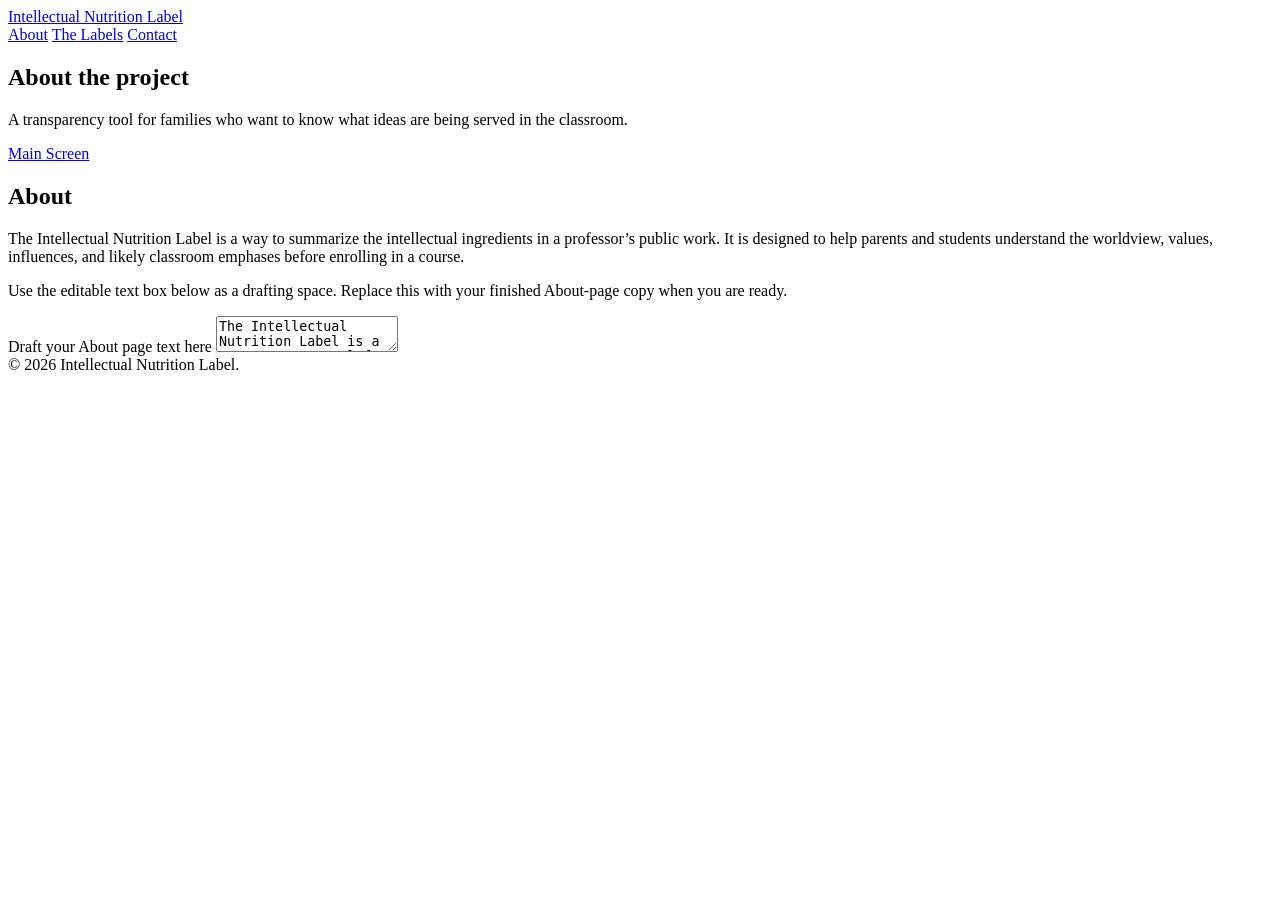
==== about.html @ 0475e6a9 "Add files via upload" ====
<!doctype html>
<html lang="en">
<head>
  <meta charset="utf-8" />
  <meta name="viewport" content="width=device-width, initial-scale=1" />
  <title>About | Intellectual Nutrition Label</title>
  <meta name="description" content="About the Intellectual Nutrition Label project." />
  <link rel="stylesheet" href="assets/styles.css" />
</head>
<body>
  <header class="site-header">
    <a class="brand" href="index.html">Intellectual Nutrition Label</a>
    <nav class="main-nav" aria-label="Main navigation">
      <a class="active" href="about.html">About</a>
      <a href="labels.html">The Labels</a>
      <a href="contact.html">Contact</a>
    </nav>
  </header>

  <main>
    <section class="page-hero">
      <div>
        <h1>About the project</h1>
        <p>A transparency tool for families who want to know what ideas are being served in the classroom.</p>
        <a class="button main-screen-button" href="index.html">Main Screen</a>
      </div>
    </section>

    <section class="section narrow">
      <h2>About</h2>
      <p>The Intellectual Nutrition Label is a way to summarize the intellectual ingredients in a professor’s public work. It is designed to help parents and students understand the worldview, values, influences, and likely classroom emphases before enrolling in a course.</p>
      <p>Use the editable text box below as a drafting space. Replace this with your finished About-page copy when you are ready.</p>

      <div class="editor-card">
        <label class="editor-label" for="aboutText">Draft your About page text here</label>
        <textarea class="textbox" id="aboutText">The Intellectual Nutrition Label is a transparency tool for parents and students. It evaluates publicly available information such as university pages, CVs, published articles, books, podcasts, syllabi, and lectures. The goal is not to smear professors, but to make the intellectual contents of a class easier to understand before families pay tuition.</textarea>
      </div>
    </section>
  </main>

  <footer class="footer">© <span id="year"></span> Intellectual Nutrition Label.</footer>
  <script>document.getElementById('year').textContent = new Date().getFullYear();</script>
</body>
</html>
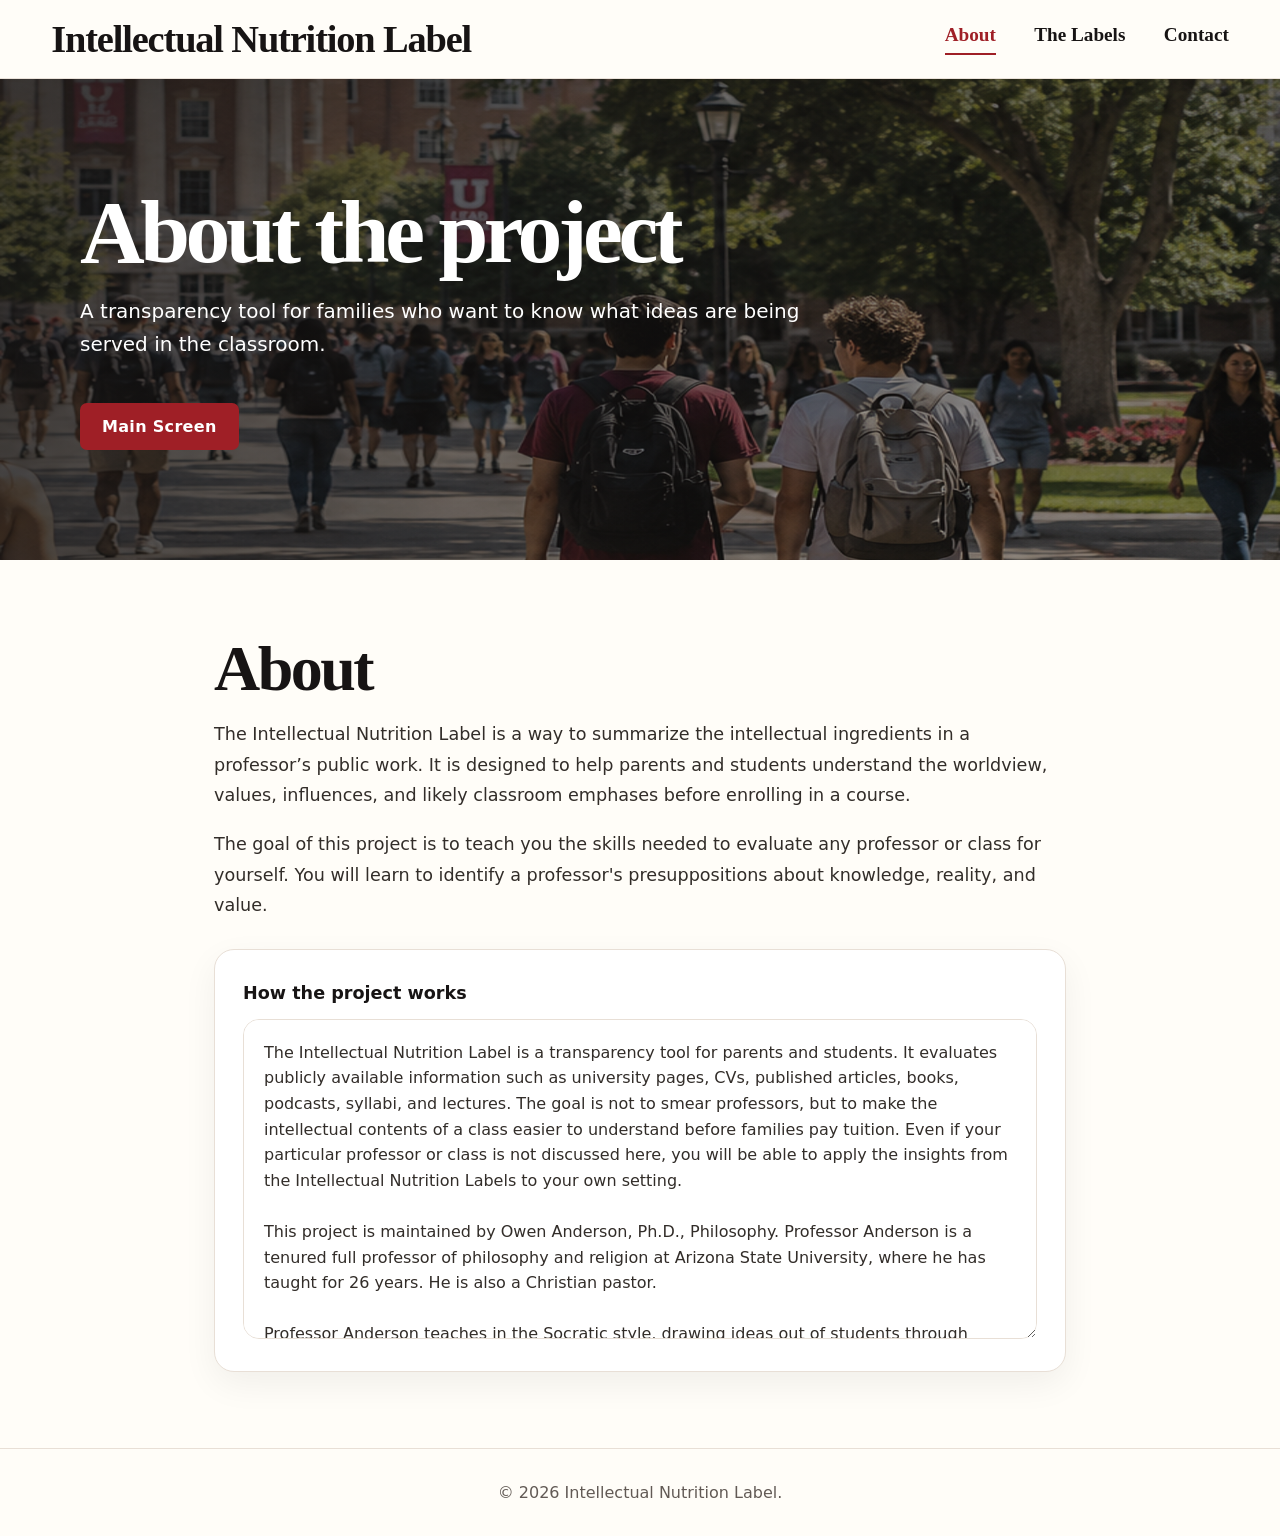
==== commit d8663773: "Add files via upload" ====
--- a/about.html
+++ b/about.html
@@ -29,11 +29,20 @@
     <section class="section narrow">
       <h2>About</h2>
       <p>The Intellectual Nutrition Label is a way to summarize the intellectual ingredients in a professor’s public work. It is designed to help parents and students understand the worldview, values, influences, and likely classroom emphases before enrolling in a course.</p>
-      <p>Use the editable text box below as a drafting space. Replace this with your finished About-page copy when you are ready.</p>
+      <p>The goal of this project is to teach you the skills needed to evaluate any professor or class for yourself.  You will learn to identify a professor's presuppositions about knowledge, reality, and value.</p>
 
       <div class="editor-card">
-        <label class="editor-label" for="aboutText">Draft your About page text here</label>
-        <textarea class="textbox" id="aboutText">The Intellectual Nutrition Label is a transparency tool for parents and students. It evaluates publicly available information such as university pages, CVs, published articles, books, podcasts, syllabi, and lectures. The goal is not to smear professors, but to make the intellectual contents of a class easier to understand before families pay tuition.</textarea>
+        <label class="editor-label" for="aboutText">How the project works</label>
+        <textarea class="textbox" id="aboutText">The Intellectual Nutrition Label is a transparency tool for parents and students. It evaluates publicly available information such as university pages, CVs, published articles, books, podcasts, syllabi, and lectures. The goal is not to smear professors, but to make the intellectual contents of a class easier to understand before families pay tuition. Even if your particular professor or class is not discussed here, you will be able to apply the insights from the Intellectual Nutrition Labels to your own setting.
+
+This project is maintained by Owen Anderson, Ph.D., Philosophy. Professor Anderson is a tenured full professor of philosophy and religion at Arizona State University, where he has taught for 26 years. He is also a Christian pastor.
+
+Professor Anderson teaches in the Socratic style, drawing ideas out of students through discussion. He believes that creation reveals God to all persons and that the Bible teaches the means of redemption through Christ. He believes that government has a limited purpose in human life and that a healthy society must have healthy families, churches, businesses, and schools in addition to government.
+
+His published research includes books with Cambridge University Press about the natural moral law that is written on the human heart and the clarity of God's existence.
+
+You can contact him through his Substack page at https://substack.com/@drowenanderson
+   </textarea>
       </div>
     </section>
   </main>
--- a/assets/styles.css
+++ b/assets/styles.css
@@ -0,0 +1,220 @@
+:root {
+  --maroon: #9f1f26;
+  --maroon-dark: #75141a;
+  --ink: #171414;
+  --paper: #fffdf8;
+  --cream: #f7f2e9;
+  --muted: #625a55;
+  --line: #e8dfd6;
+  --gold: #b39249;
+}
+* { box-sizing: border-box; }
+html { scroll-behavior: smooth; }
+body {
+  margin: 0;
+  font-family: Georgia, 'Times New Roman', serif;
+  color: var(--ink);
+  background: var(--paper);
+}
+a { color: inherit; }
+.site-header {
+  position: sticky;
+  top: 0;
+  z-index: 10;
+  display: flex;
+  justify-content: space-between;
+  align-items: center;
+  gap: 24px;
+  padding: 20px clamp(20px, 4vw, 72px);
+  background: rgba(255,253,248,.94);
+  backdrop-filter: blur(10px);
+  border-bottom: 1px solid rgba(232,223,214,.9);
+}
+.brand {
+  font-size: clamp(1.6rem, 3vw, 3rem);
+  line-height: 1;
+  font-weight: 700;
+  text-decoration: none;
+  letter-spacing: -.03em;
+}
+.main-nav {
+  display: flex;
+  gap: clamp(18px, 3vw, 44px);
+  align-items: center;
+  font-size: clamp(1rem, 1.5vw, 1.35rem);
+  font-weight: 700;
+}
+.main-nav a {
+  text-decoration: none;
+  padding-bottom: 7px;
+  border-bottom: 2px solid transparent;
+}
+.main-nav a:hover,
+.main-nav a.active { color: var(--maroon); border-bottom-color: var(--maroon); }
+.hero {
+  position: relative;
+  min-height: 76vh;
+  display: grid;
+  align-items: center;
+  overflow: hidden;
+  background: linear-gradient(90deg, rgba(255,253,248,.93) 0%, rgba(255,253,248,.76) 38%, rgba(255,253,248,.18) 100%), url('campus-background.png') center/cover no-repeat;
+}
+.hero-inner {
+  width: min(1180px, calc(100% - 40px));
+  margin: 0 auto;
+  display: grid;
+  grid-template-columns: 1fr minmax(260px, 380px);
+  gap: clamp(32px, 7vw, 90px);
+  align-items: center;
+  padding: 70px 0;
+}
+.hero h1 {
+  margin: 0;
+  max-width: 650px;
+  font-size: clamp(3rem, 8vw, 6.6rem);
+  line-height: .94;
+  letter-spacing: -.05em;
+}
+.accent-line {
+  width: 150px;
+  height: 5px;
+  margin: 26px 0;
+  background: var(--maroon);
+}
+.hero p {
+  max-width: 610px;
+  margin: 0;
+  font-family: system-ui, -apple-system, BlinkMacSystemFont, 'Segoe UI', sans-serif;
+  font-size: clamp(1.05rem, 2vw, 1.35rem);
+  line-height: 1.65;
+}
+.hero-label {
+  width: 100%;
+  max-height: 540px;
+  object-fit: contain;
+  filter: drop-shadow(0 22px 35px rgba(0,0,0,.25));
+}
+.button {
+  display: inline-block;
+  margin-top: 26px;
+  padding: 14px 22px;
+  border-radius: 7px;
+  background: var(--maroon);
+  color: white;
+  text-decoration: none;
+  font-family: system-ui, -apple-system, BlinkMacSystemFont, 'Segoe UI', sans-serif;
+  font-weight: 800;
+  letter-spacing: .02em;
+  border: 0;
+  cursor: pointer;
+}
+.button:hover { background: var(--maroon-dark); }
+.main-screen-button { margin-top: 22px; }
+.section {
+  max-width: 1120px;
+  margin: 0 auto;
+  padding: 76px 24px;
+}
+.section.narrow { max-width: 900px; }
+.section h1,
+.section h2 {
+  font-size: clamp(2.4rem, 5vw, 4.4rem);
+  line-height: 1.02;
+  margin: 0 0 18px;
+  letter-spacing: -.04em;
+}
+.section h3 { font-size: 1.6rem; margin-bottom: 10px; }
+.lead,
+.section p,
+.section li,
+.editor-label {
+  font-family: system-ui, -apple-system, BlinkMacSystemFont, 'Segoe UI', sans-serif;
+  font-size: 1.1rem;
+  line-height: 1.75;
+  color: #322d29;
+}
+.page-hero {
+  background: linear-gradient(90deg, rgba(23,20,20,.62), rgba(23,20,20,.28)), url('campus-background.png') center/cover no-repeat;
+  color: white;
+  padding: 110px 24px;
+}
+.page-hero > div { max-width: 1120px; margin: 0 auto; }
+.page-hero h1 { font-size: clamp(3rem, 7vw, 6rem); line-height: .95; margin: 0; letter-spacing: -.05em; }
+.page-hero p { max-width: 720px; font-family: system-ui, -apple-system, BlinkMacSystemFont, 'Segoe UI', sans-serif; font-size: 1.25rem; line-height: 1.65; }
+.cards,
+.label-grid {
+  display: grid;
+  grid-template-columns: repeat(3, 1fr);
+  gap: 22px;
+  margin-top: 34px;
+}
+.info-card,
+.label-card,
+.editor-card {
+  border: 1px solid var(--line);
+  border-radius: 20px;
+  padding: 28px;
+  background: white;
+  box-shadow: 0 12px 35px rgba(0,0,0,.06);
+}
+.info-card h3,
+.label-card h3 { margin: 0 0 10px; }
+.info-card p,
+.label-card p { margin: 0; font-size: 1rem; line-height: 1.65; }
+.card-link {
+  display: inline-block;
+  margin-top: 18px;
+  color: var(--maroon);
+  font-family: system-ui, -apple-system, BlinkMacSystemFont, 'Segoe UI', sans-serif;
+  font-weight: 800;
+  text-decoration: none;
+}
+.badge {
+  display: inline-block;
+  font-family: system-ui, -apple-system, BlinkMacSystemFont, 'Segoe UI', sans-serif;
+  font-size: .8rem;
+  font-weight: 800;
+  letter-spacing: .08em;
+  text-transform: uppercase;
+  color: var(--maroon);
+  background: #f7e9ea;
+  border-radius: 999px;
+  padding: 6px 10px;
+  margin-bottom: 14px;
+}
+.blog-note {
+  border-left: 6px solid var(--maroon);
+  background: #fff;
+  padding: 24px;
+  margin-top: 28px;
+  box-shadow: 0 8px 24px rgba(0,0,0,.04);
+}
+.textbox {
+  width: 100%;
+  min-height: 320px;
+  resize: vertical;
+  border: 1px solid var(--line);
+  border-radius: 16px;
+  padding: 20px;
+  font-family: system-ui, -apple-system, BlinkMacSystemFont, 'Segoe UI', sans-serif;
+  font-size: 1rem;
+  line-height: 1.6;
+  color: #322d29;
+  background: #fff;
+}
+.editor-card { margin-top: 28px; }
+.editor-label { display: block; font-weight: 800; color: var(--ink); margin-bottom: 10px; }
+.footer {
+  padding: 34px 24px;
+  text-align: center;
+  font-family: system-ui, -apple-system, BlinkMacSystemFont, 'Segoe UI', sans-serif;
+  color: var(--muted);
+  border-top: 1px solid var(--line);
+}
+@media (max-width: 900px) {
+  .site-header { position: static; align-items: flex-start; flex-direction: column; }
+  .main-nav { flex-wrap: wrap; }
+  .hero-inner { grid-template-columns: 1fr; }
+  .hero-label { max-width: 360px; }
+  .cards, .label-grid { grid-template-columns: 1fr; }
+}
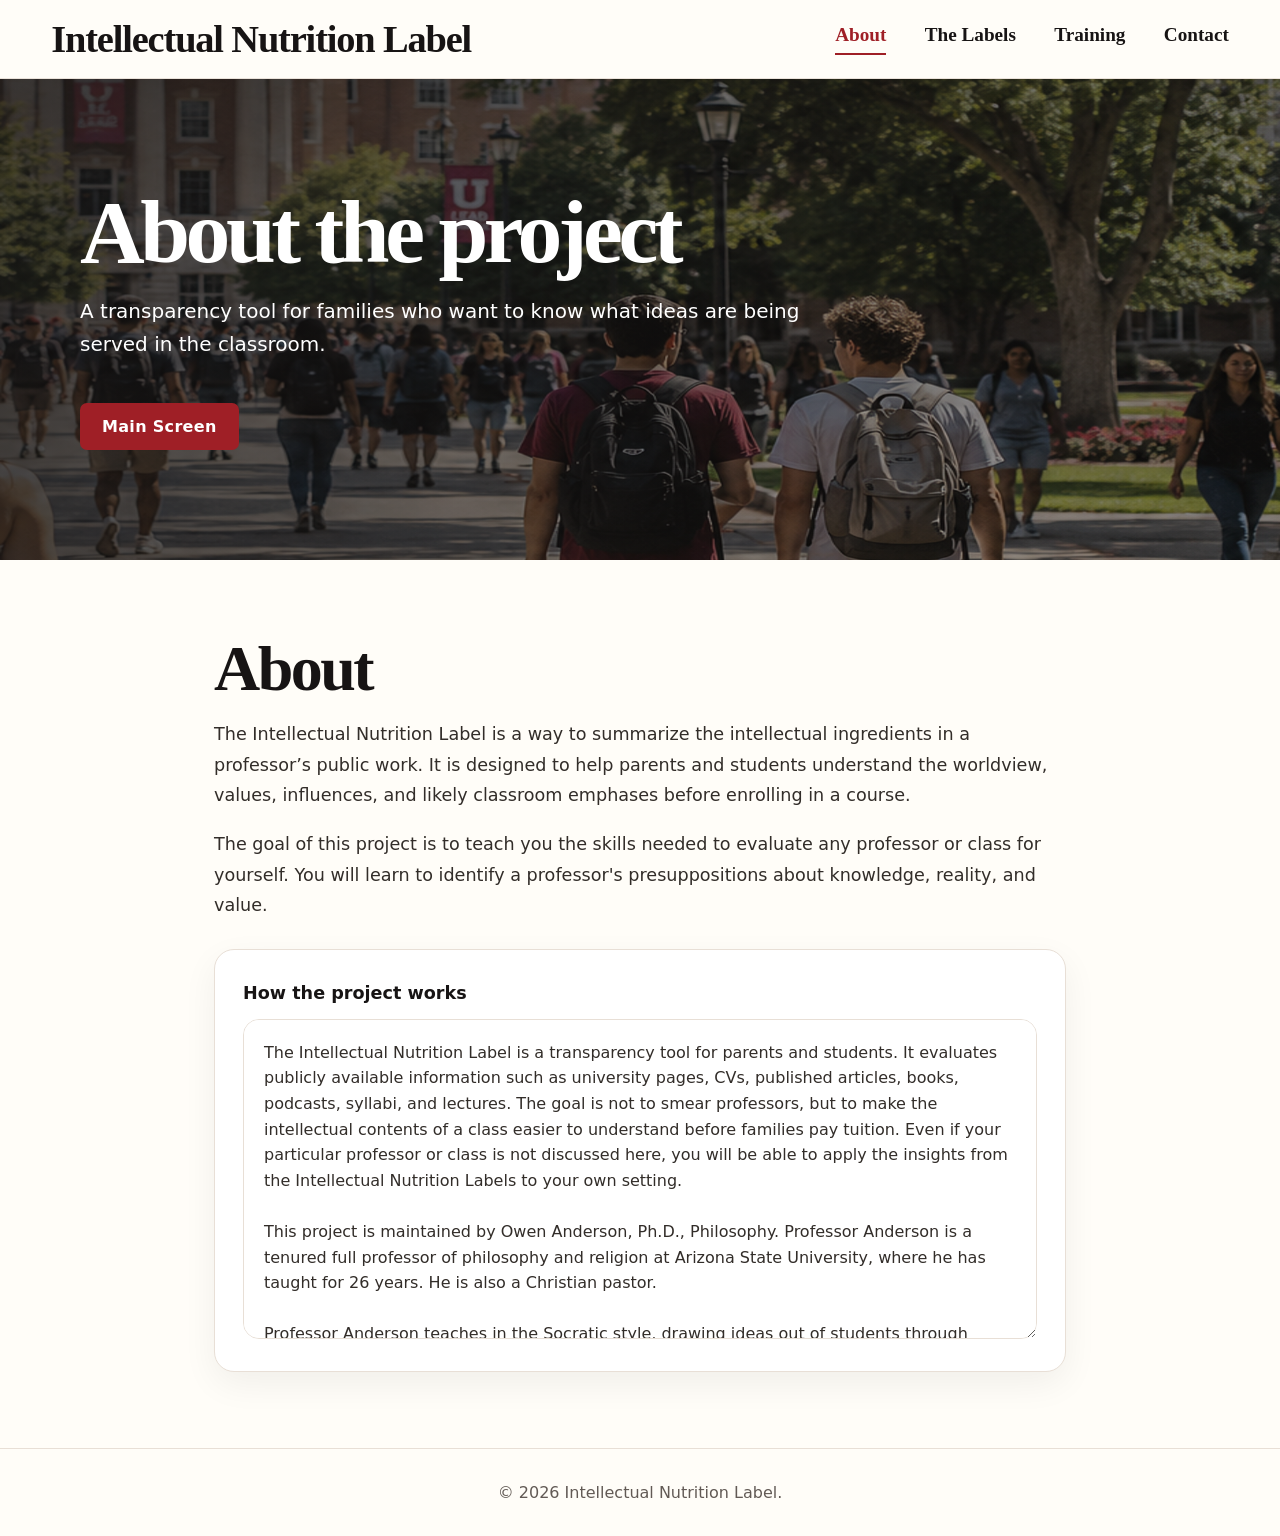
==== commit 34f5b4b8: "Add Training link to navigation menu" ====
--- a/about.html
+++ b/about.html
@@ -13,6 +13,7 @@
     <nav class="main-nav" aria-label="Main navigation">
       <a class="active" href="about.html">About</a>
       <a href="labels.html">The Labels</a>
+      <a href="training.html">Training</a>
       <a href="contact.html">Contact</a>
     </nav>
   </header>
